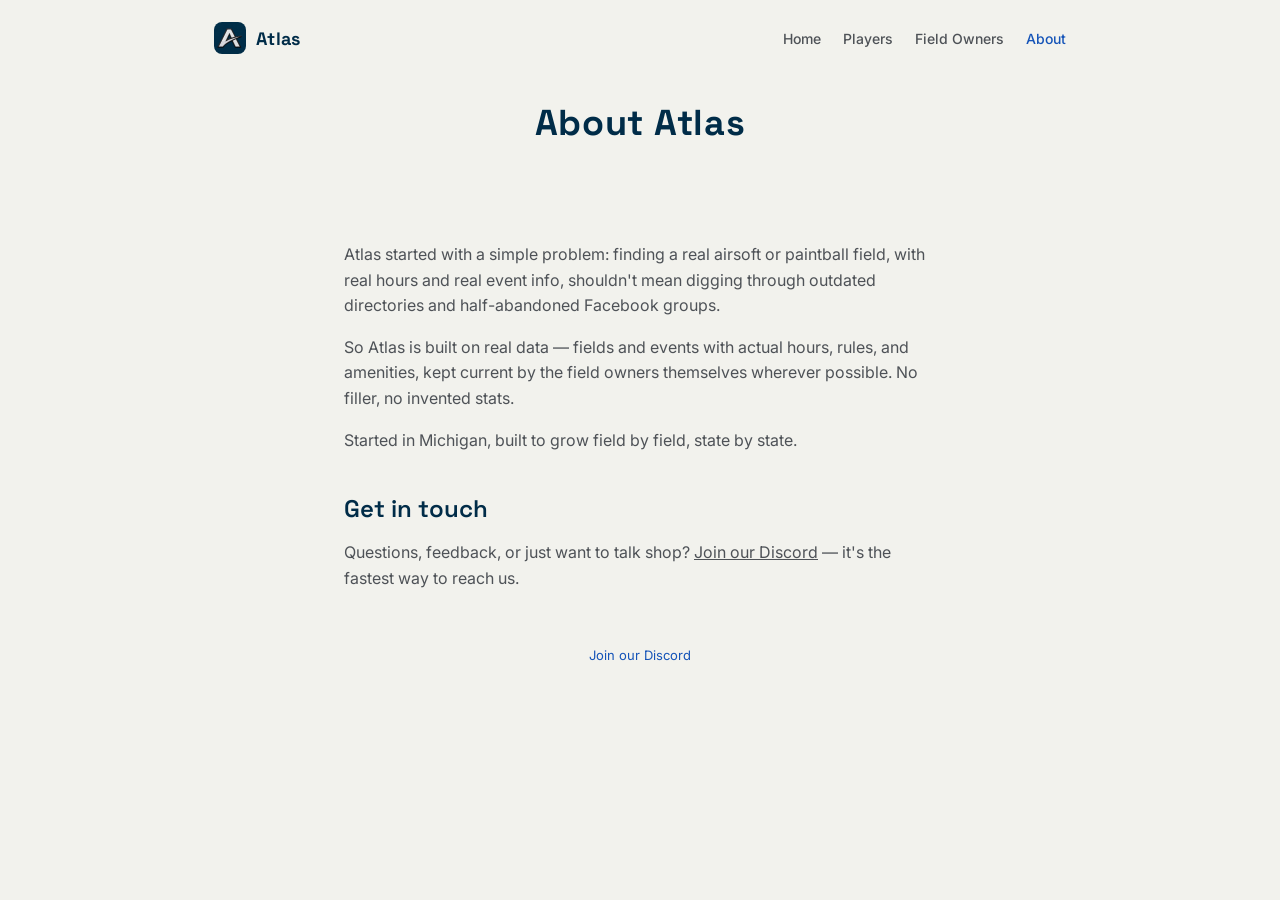
==== about.html @ 8d7fbd9f "Add files via upload" ====
<!doctype html>
<html lang="en">
  <head>
    <meta charset="UTF-8" />
    <meta name="viewport" content="width=device-width, initial-scale=1.0" />
    <meta name="theme-color" content="#F2F2ED" />
    <title>About Atlas — Built for the Airsoft & Paintball Community</title>
    <meta name="description" content="Atlas is real, current airsoft and paintball field and event data — built by players, for players and field owners. Starting in Michigan, growing field by field." />
    <link rel="canonical" href="https://airsoftatlas.app/about.html" />
    <meta property="og:type" content="website" />
    <meta property="og:title" content="About Atlas — Built for the Airsoft & Paintball Community" />
    <meta property="og:description" content="Real airsoft and paintball field and event data, built by players — for players and field owners." />
    <meta property="og:url" content="https://airsoftatlas.app/about.html" />
    <meta property="og:image" content="https://airsoftatlas.app/logo.jpg" />
    <meta name="twitter:card" content="summary" />
    <meta name="twitter:title" content="About Atlas — Built for the Airsoft & Paintball Community" />
    <meta name="twitter:image" content="https://airsoftatlas.app/logo.jpg" />
    <link rel="icon" type="image/jpeg" href="logo.jpg" />
    <link rel="stylesheet" href="styles.css?v=2" />
  </head>
  <body>
    <nav class="nav">
      <a class="nav-brand" href="index.html">
        <img src="logo.jpg" alt="Atlas" />
        <span>Atlas</span>
      </a>
      <button class="nav-toggle" aria-label="Menu">
        <svg width="22" height="22" viewBox="0 0 22 22" fill="none">
          <path d="M3 6h16M3 11h16M3 16h16" stroke="#002C48" stroke-width="1.8" stroke-linecap="round"/>
        </svg>
      </button>
      <div class="nav-links">
        <a href="index.html">Home</a>
        <a href="players.html">Players</a>
        <a href="owners.html">Field Owners</a>
        <a href="about.html" class="active">About</a>
      </div>
    </nav>

    <div class="wrap center">
      <h1>About Atlas</h1>
    </div>

    <div class="wrap">
      <p>Atlas started with a simple problem: finding a real airsoft or paintball field, with real hours and real event info, shouldn't mean digging through outdated directories and half-abandoned Facebook groups.</p>
      <p>So Atlas is built on real data — fields and events with actual hours, rules, and amenities, kept current by the field owners themselves wherever possible. No filler, no invented stats.</p>
      <p>Started in Michigan, built to grow field by field, state by state.</p>

      <h2>Get in touch</h2>
      <p>Questions, feedback, or just want to talk shop? <a href="https://discord.gg/hR8EntGsq">Join our Discord</a> — it's the fastest way to reach us.</p>

      <footer>
        <a href="https://discord.gg/hR8EntGsq">Join our Discord</a>
      </footer>
    </div>
      <script src="nav.js"></script>
  </body>
</html>
---- styles.css ----
@import url('https://fonts.googleapis.com/css2?family=Space+Grotesk:wght@500;600;700&family=Inter:wght@400;500;600&display=swap');

* { box-sizing: border-box; }

body {
  margin: 0;
  background: #F2F2ED;
  color: #002C48;
  font-family: 'Inter', sans-serif;
}

a { color: inherit; }

/* ---------- Nav ---------- */
.nav {
  display: flex;
  align-items: center;
  justify-content: space-between;
  max-width: 900px;
  margin: 0 auto;
  padding: 22px 24px;
}
.nav-brand {
  display: flex;
  align-items: center;
  gap: 10px;
  text-decoration: none;
  color: #002C48;
}
.nav-brand img {
  width: 32px;
  height: 32px;
  border-radius: 8px;
  object-fit: cover;
}
.nav-brand span {
  font-family: 'Space Grotesk', sans-serif;
  font-weight: 700;
  font-size: 18px;
  letter-spacing: 0.02em;
}
.nav-links {
  display: flex;
  gap: 22px;
  font-size: 14px;
  font-weight: 500;
}
.nav-links a {
  text-decoration: none;
  color: #4E5257;
}
.nav-links a:hover,
.nav-links a.active {
  color: #1554B8;
}
.nav-toggle {
  display: none;
  background: none;
  border: none;
  padding: 6px;
  cursor: pointer;
}
.nav-toggle svg { display: block; }

@media (max-width: 640px) {
  .nav { position: relative; }
  .nav-toggle { display: block; }
  .nav-links {
    display: none;
    position: absolute;
    top: 100%;
    left: 0;
    right: 0;
    flex-direction: column;
    gap: 4px;
    background: #FFFFFF;
    border-bottom: 1px solid #D2D2CB;
    padding: 12px 24px 16px;
    z-index: 100;
  }
  .nav-links.open {
    display: flex;
  }
  .nav-links a {
    padding: 10px 0;
  }
}

/* ---------- Page shell ---------- */
.wrap {
  max-width: 640px;
  margin: 0 auto;
  padding: 24px 24px 48px;
}
.wrap.wide {
  max-width: 760px;
}
.center {
  text-align: center;
}

/* ---------- Hero ---------- */
.logo {
  width: 88px;
  height: 88px;
  border-radius: 18px;
  object-fit: cover;
  margin-bottom: 20px;
}
h1 {
  font-family: 'Space Grotesk', sans-serif;
  font-size: 36px;
  font-weight: 700;
  letter-spacing: 0.02em;
  margin: 0 0 8px;
}
h2 {
  font-family: 'Space Grotesk', sans-serif;
  font-size: 24px;
  font-weight: 600;
  margin: 40px 0 6px;
}
.tagline {
  font-size: 16px;
  color: #4E5257;
  margin: 0 0 40px;
  line-height: 1.5;
}
p {
  line-height: 1.6;
  color: #4E5257;
}

/* ---------- Cards ---------- */
.cards {
  display: flex;
  flex-direction: column;
  gap: 14px;
  text-align: left;
}
.card {
  display: block;
  background: #FFFFFF;
  border: 1px solid #D2D2CB;
  border-radius: 10px;
  padding: 20px 22px;
  text-decoration: none;
  color: inherit;
  transition: border-color 0.15s ease;
}
.card:hover {
  border-color: #1554B8;
}
.card-label {
  font-family: 'Space Grotesk', sans-serif;
  font-size: 12px;
  font-weight: 600;
  letter-spacing: 0.06em;
  text-transform: uppercase;
  color: #686C72;
  margin-bottom: 4px;
}
.card-title {
  font-family: 'Space Grotesk', sans-serif;
  font-size: 20px;
  font-weight: 600;
  margin-bottom: 4px;
}
.card-desc {
  font-size: 14px;
  color: #4E5257;
  line-height: 1.5;
}
.card-arrow {
  color: #1554B8;
  font-weight: 600;
  font-size: 14px;
  margin-top: 10px;
  display: block;
}

/* ---------- Feature list ---------- */
.feature {
  display: flex;
  gap: 14px;
  padding: 16px 0;
  border-bottom: 1px solid #D2D2CB;
  text-align: left;
}
.feature:last-child { border-bottom: none; }
.feature-dot {
  width: 8px;
  height: 8px;
  border-radius: 999px;
  background: #1554B8;
  margin-top: 8px;
  flex-shrink: 0;
}
.feature-title {
  font-family: 'Space Grotesk', sans-serif;
  font-weight: 600;
  font-size: 15px;
  margin-bottom: 3px;
}
.feature-desc {
  font-size: 14px;
  color: #4E5257;
  line-height: 1.5;
}

/* ---------- CTA button ---------- */
.cta {
  display: inline-block;
  background: #002C48;
  color: #FFFFFF;
  font-family: 'Space Grotesk', sans-serif;
  font-weight: 600;
  font-size: 14px;
  text-decoration: none;
  padding: 13px 26px;
  border-radius: 6px;
  margin-top: 24px;
}

footer {
  margin-top: 56px;
  font-size: 13px;
  color: #686C72;
  text-align: center;
}
footer a {
  color: #1554B8;
  text-decoration: none;
}
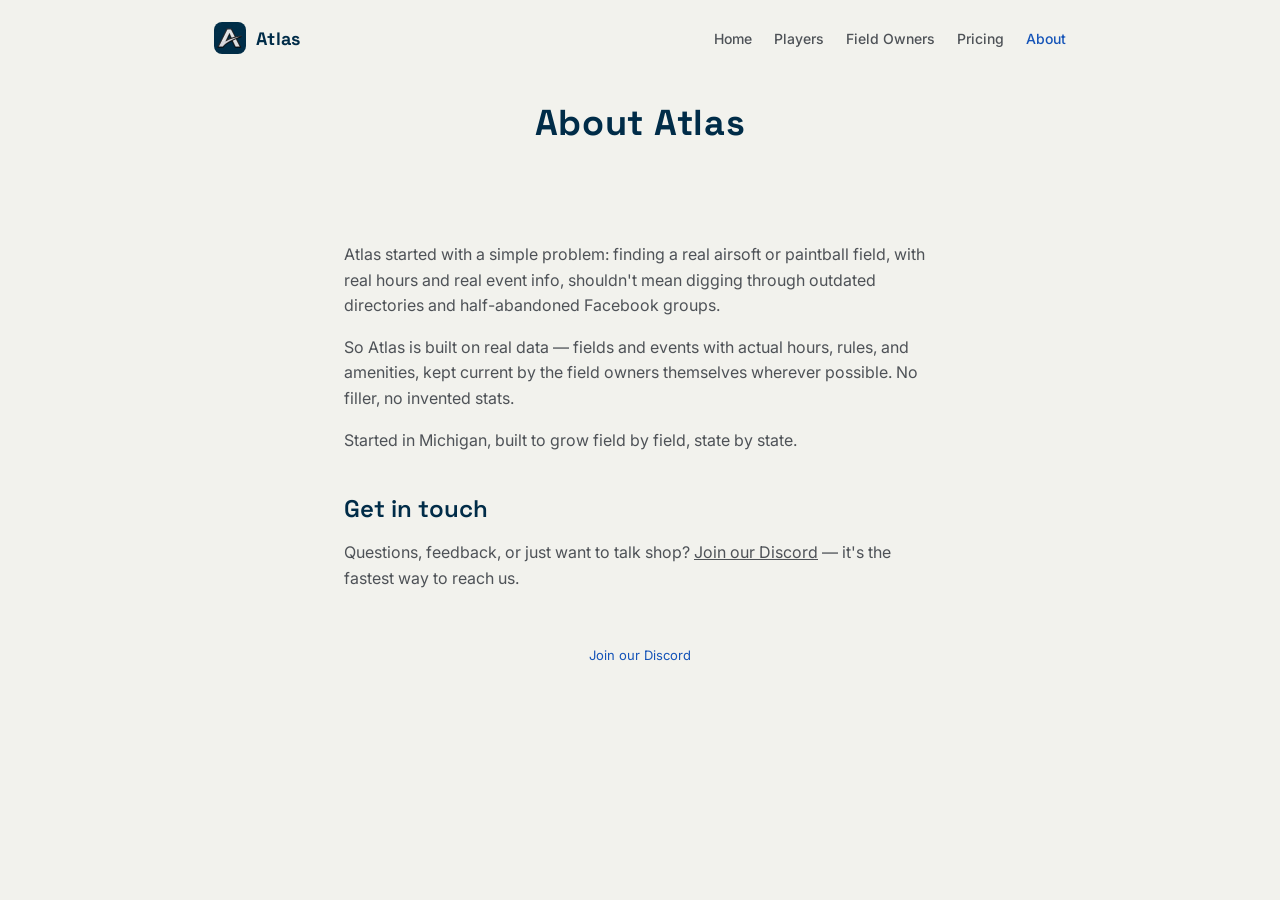
==== commit 921ab36c: "Add files via upload" ====
--- a/about.html
+++ b/about.html
@@ -33,6 +33,7 @@
         <a href="index.html">Home</a>
         <a href="players.html">Players</a>
         <a href="owners.html">Field Owners</a>
+        <a href="pricing.html">Pricing</a>
         <a href="about.html" class="active">About</a>
       </div>
     </nav>
--- a/styles.css
+++ b/styles.css
@@ -232,3 +232,179 @@
   color: #1554B8;
   text-decoration: none;
 }
+
+/* ---------- Pricing ---------- */
+.billing-toggle {
+  display: inline-flex;
+  align-items: center;
+  gap: 12px;
+  background: #FFFFFF;
+  border: 1px solid #D2D2CB;
+  border-radius: 999px;
+  padding: 6px 8px;
+  margin: 0 0 8px;
+}
+.billing-toggle button {
+  font-family: 'Space Grotesk', sans-serif;
+  font-size: 13px;
+  font-weight: 600;
+  border: none;
+  background: transparent;
+  color: #686C72;
+  padding: 8px 16px;
+  border-radius: 999px;
+  cursor: pointer;
+}
+.billing-toggle button.active {
+  background: #002C48;
+  color: #FFFFFF;
+}
+.savings-note {
+  font-size: 12px;
+  color: #0F7A52;
+  font-weight: 600;
+  margin: 0 0 32px;
+  min-height: 16px;
+}
+
+.tier-grid {
+  display: flex;
+  flex-direction: column;
+  gap: 16px;
+  text-align: left;
+}
+.tier-card {
+  position: relative;
+  background: #FFFFFF;
+  border: 1px solid #D2D2CB;
+  border-radius: 10px;
+  padding: 24px 22px;
+}
+.tier-card.featured {
+  border: 2px solid #1554B8;
+}
+.tier-badge {
+  position: absolute;
+  top: -12px;
+  left: 22px;
+  background: #1554B8;
+  color: #FFFFFF;
+  font-family: 'Space Grotesk', sans-serif;
+  font-size: 11px;
+  font-weight: 600;
+  letter-spacing: 0.04em;
+  text-transform: uppercase;
+  padding: 4px 10px;
+  border-radius: 999px;
+}
+.tier-name {
+  font-family: 'Space Grotesk', sans-serif;
+  font-size: 20px;
+  font-weight: 700;
+  margin-bottom: 4px;
+}
+.tier-desc {
+  font-size: 13px;
+  color: #4E5257;
+  margin-bottom: 16px;
+}
+.tier-price {
+  display: flex;
+  align-items: baseline;
+  gap: 6px;
+  margin-bottom: 2px;
+}
+.tier-price .amount {
+  font-family: 'Space Grotesk', sans-serif;
+  font-size: 34px;
+  font-weight: 700;
+  color: #002C48;
+}
+.tier-price .period {
+  font-size: 14px;
+  color: #686C72;
+}
+.tier-billed-note {
+  font-size: 12px;
+  color: #686C72;
+  margin-bottom: 18px;
+  min-height: 16px;
+}
+.tier-features {
+  list-style: none;
+  padding: 0;
+  margin: 0 0 20px;
+}
+.tier-features li {
+  display: flex;
+  align-items: flex-start;
+  gap: 8px;
+  font-size: 13px;
+  color: #4E5257;
+  padding: 6px 0;
+  border-bottom: 1px solid #E7E7E1;
+}
+.tier-features li:last-child {
+  border-bottom: none;
+}
+.tier-features li::before {
+  content: "✓";
+  color: #0F7A52;
+  font-weight: 700;
+  flex-shrink: 0;
+}
+.tier-cta {
+  display: block;
+  width: 100%;
+  text-align: center;
+  background: #002C48;
+  color: #FFFFFF;
+  font-family: 'Space Grotesk', sans-serif;
+  font-weight: 600;
+  font-size: 14px;
+  text-decoration: none;
+  padding: 12px;
+  border-radius: 6px;
+  box-sizing: border-box;
+}
+.tier-card.featured .tier-cta {
+  background: #1554B8;
+}
+
+.fee-note {
+  background: #FFFFFF;
+  border: 1px solid #D2D2CB;
+  border-radius: 10px;
+  padding: 18px 20px;
+  margin-top: 8px;
+  font-size: 13px;
+  color: #4E5257;
+  line-height: 1.6;
+}
+
+.faq-item {
+  padding: 16px 0;
+  border-bottom: 1px solid #D2D2CB;
+  text-align: left;
+}
+.faq-item:last-child { border-bottom: none; }
+.faq-q {
+  font-family: 'Space Grotesk', sans-serif;
+  font-weight: 600;
+  font-size: 14px;
+  margin-bottom: 4px;
+}
+.faq-a {
+  font-size: 13px;
+  color: #4E5257;
+  line-height: 1.6;
+}
+
+@media (min-width: 720px) {
+  .tier-grid {
+    flex-direction: row;
+  }
+  .tier-card {
+    flex: 1;
+  }
+}
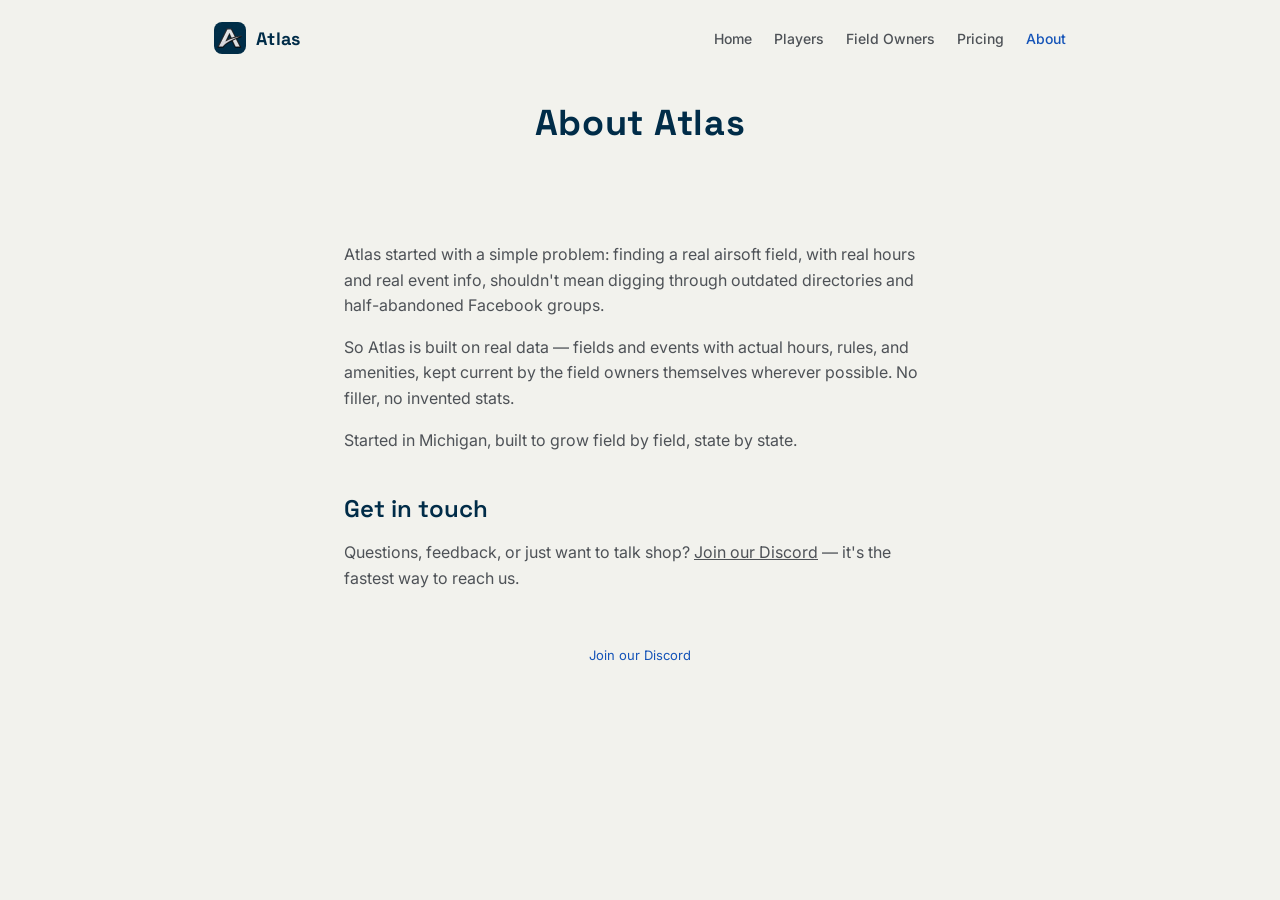
==== commit 19e8718e: "Add files via upload" ====
--- a/about.html
+++ b/about.html
@@ -4,16 +4,16 @@
     <meta charset="UTF-8" />
     <meta name="viewport" content="width=device-width, initial-scale=1.0" />
     <meta name="theme-color" content="#F2F2ED" />
-    <title>About Atlas — Built for the Airsoft & Paintball Community</title>
-    <meta name="description" content="Atlas is real, current airsoft and paintball field and event data — built by players, for players and field owners. Starting in Michigan, growing field by field." />
+    <title>About Atlas — Built for the Airsoft Community</title>
+    <meta name="description" content="Atlas is real, current airsoft field and event data — built by players, for players and field owners. Starting in Michigan, growing field by field." />
     <link rel="canonical" href="https://airsoftatlas.app/about.html" />
     <meta property="og:type" content="website" />
-    <meta property="og:title" content="About Atlas — Built for the Airsoft & Paintball Community" />
-    <meta property="og:description" content="Real airsoft and paintball field and event data, built by players — for players and field owners." />
+    <meta property="og:title" content="About Atlas — Built for the Airsoft Community" />
+    <meta property="og:description" content="Real airsoft field and event data, built by players — for players and field owners." />
     <meta property="og:url" content="https://airsoftatlas.app/about.html" />
     <meta property="og:image" content="https://airsoftatlas.app/logo.jpg" />
     <meta name="twitter:card" content="summary" />
-    <meta name="twitter:title" content="About Atlas — Built for the Airsoft & Paintball Community" />
+    <meta name="twitter:title" content="About Atlas — Built for the Airsoft Community" />
     <meta name="twitter:image" content="https://airsoftatlas.app/logo.jpg" />
     <link rel="icon" type="image/jpeg" href="logo.jpg" />
     <link rel="stylesheet" href="styles.css?v=2" />
@@ -43,7 +43,7 @@
     </div>
 
     <div class="wrap">
-      <p>Atlas started with a simple problem: finding a real airsoft or paintball field, with real hours and real event info, shouldn't mean digging through outdated directories and half-abandoned Facebook groups.</p>
+      <p>Atlas started with a simple problem: finding a real airsoft field, with real hours and real event info, shouldn't mean digging through outdated directories and half-abandoned Facebook groups.</p>
       <p>So Atlas is built on real data — fields and events with actual hours, rules, and amenities, kept current by the field owners themselves wherever possible. No filler, no invented stats.</p>
       <p>Started in Michigan, built to grow field by field, state by state.</p>
 
--- a/styles.css
+++ b/styles.css
@@ -93,7 +93,7 @@
   padding: 24px 24px 48px;
 }
 .wrap.wide {
-  max-width: 760px;
+  max-width: 960px;
 }
 .center {
   text-align: center;
@@ -400,11 +400,17 @@
   line-height: 1.6;
 }
 
-@media (min-width: 720px) {
+@media (min-width: 640px) {
   .tier-grid {
     flex-direction: row;
+    align-items: stretch;
   }
   .tier-card {
     flex: 1;
-  }
-}
+    display: flex;
+    flex-direction: column;
+  }
+  .tier-card .tier-cta {
+    margin-top: auto;
+  }
+}
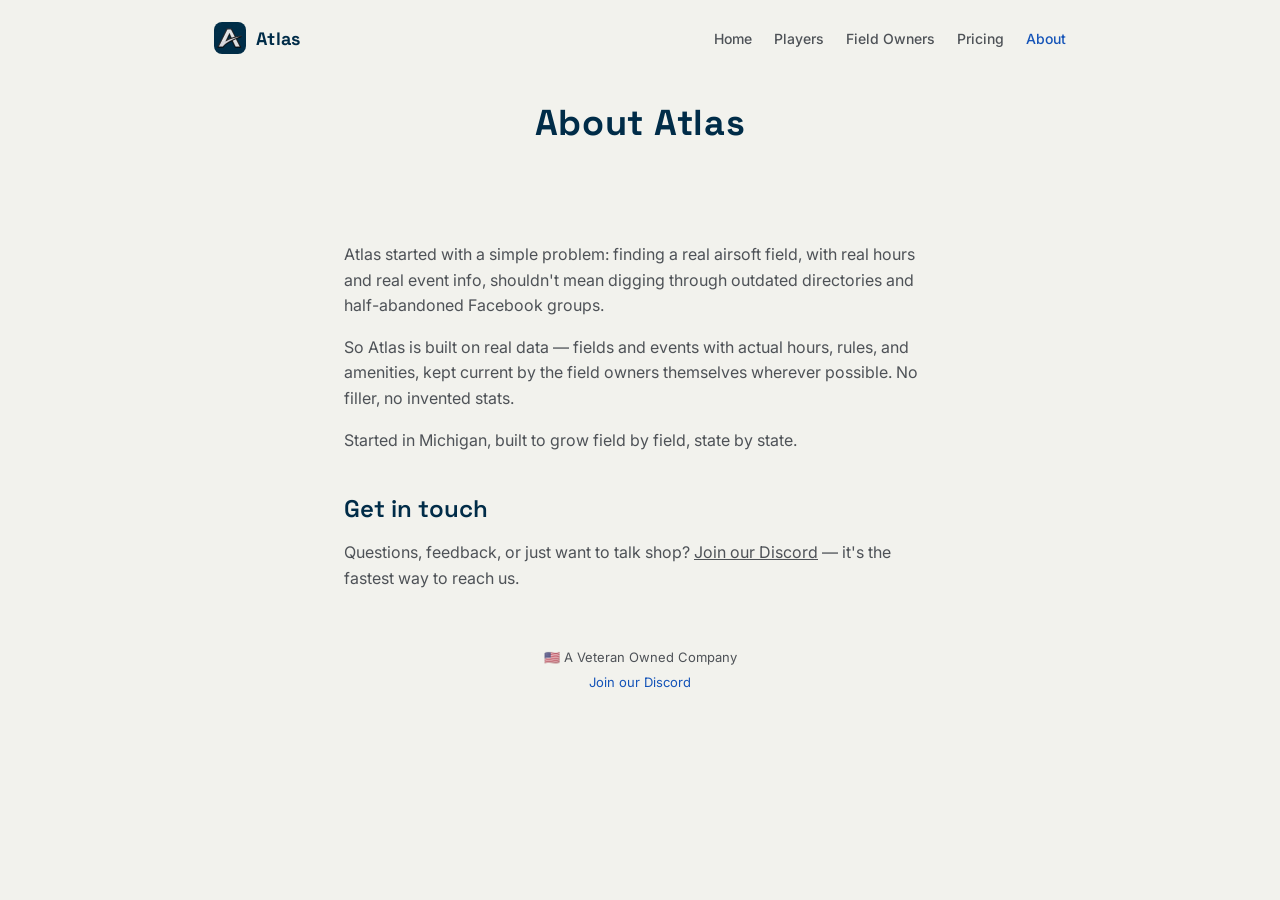
==== commit 6cc0860e: "Add Veteran Owned Company line to site footer" ====
--- a/about.html
+++ b/about.html
@@ -51,7 +51,8 @@
       <p>Questions, feedback, or just want to talk shop? <a href="https://discord.gg/hR8EntGsq">Join our Discord</a> — it's the fastest way to reach us.</p>
 
       <footer>
-        <a href="https://discord.gg/hR8EntGsq">Join our Discord</a>
+        <p>🇺🇸 A Veteran Owned Company</p>
+        <p><a href="https://discord.gg/hR8EntGsq">Join our Discord</a></p>
       </footer>
     </div>
       <script src="nav.js"></script>
--- a/styles.css
+++ b/styles.css
@@ -141,15 +141,16 @@
 .card {
   display: block;
   background: #FFFFFF;
-  border: 1px solid #D2D2CB;
-  border-radius: 10px;
+  border-radius: 16px;
   padding: 20px 22px;
   text-decoration: none;
   color: inherit;
-  transition: border-color 0.15s ease;
+  box-shadow: 0 1px 2px rgba(0,44,72,0.05), 0 8px 20px -8px rgba(0,44,72,0.16);
+  transition: box-shadow 0.15s ease, transform 0.15s ease;
 }
 .card:hover {
-  border-color: #1554B8;
+  box-shadow: 0 1px 2px rgba(0,44,72,0.06), 0 12px 26px -8px rgba(0,44,72,0.24);
+  transform: translateY(-1px);
 }
 .card-label {
   font-family: 'Space Grotesk', sans-serif;
@@ -217,9 +218,10 @@
   font-weight: 600;
   font-size: 14px;
   text-decoration: none;
-  padding: 13px 26px;
-  border-radius: 6px;
+  padding: 14px 28px;
+  border-radius: 999px;
   margin-top: 24px;
+  box-shadow: 0 8px 20px -6px rgba(0,44,72,0.4);
 }
 
 footer {
@@ -231,6 +233,12 @@
 footer a {
   color: #1554B8;
   text-decoration: none;
+}
+footer p {
+  margin: 0 0 4px;
+}
+footer p:last-child {
+  margin-bottom: 0;
 }
 
 /* ---------- Pricing ---------- */
@@ -238,8 +246,7 @@
   display: inline-flex;
   align-items: center;
   gap: 12px;
-  background: #FFFFFF;
-  border: 1px solid #D2D2CB;
+  background: #E7E7E1;
   border-radius: 999px;
   padding: 6px 8px;
   margin: 0 0 8px;
@@ -258,6 +265,7 @@
 .billing-toggle button.active {
   background: #002C48;
   color: #FFFFFF;
+  box-shadow: 0 1px 3px rgba(0,44,72,0.25);
 }
 .savings-note {
   font-size: 12px;
@@ -276,12 +284,14 @@
 .tier-card {
   position: relative;
   background: #FFFFFF;
-  border: 1px solid #D2D2CB;
-  border-radius: 10px;
+  border-radius: 18px;
   padding: 24px 22px;
+  box-shadow: 0 1px 2px rgba(0,44,72,0.05), 0 10px 24px -10px rgba(0,44,72,0.18);
 }
 .tier-card.featured {
-  border: 2px solid #1554B8;
+  outline: 2px solid #1554B8;
+  outline-offset: -1px;
+  box-shadow: 0 1px 2px rgba(0,44,72,0.06), 0 14px 30px -10px rgba(21,84,184,0.28);
 }
 .tier-badge {
   position: absolute;
@@ -363,9 +373,10 @@
   font-weight: 600;
   font-size: 14px;
   text-decoration: none;
-  padding: 12px;
-  border-radius: 6px;
+  padding: 13px;
+  border-radius: 999px;
   box-sizing: border-box;
+  box-shadow: 0 6px 16px -4px rgba(0,44,72,0.35);
 }
 .tier-card.featured .tier-cta {
   background: #1554B8;
@@ -373,13 +384,13 @@
 
 .fee-note {
   background: #FFFFFF;
-  border: 1px solid #D2D2CB;
-  border-radius: 10px;
+  border-radius: 16px;
   padding: 18px 20px;
   margin-top: 8px;
   font-size: 13px;
   color: #4E5257;
   line-height: 1.6;
+  box-shadow: 0 1px 2px rgba(0,44,72,0.05), 0 8px 20px -8px rgba(0,44,72,0.16);
 }
 
 .faq-item {
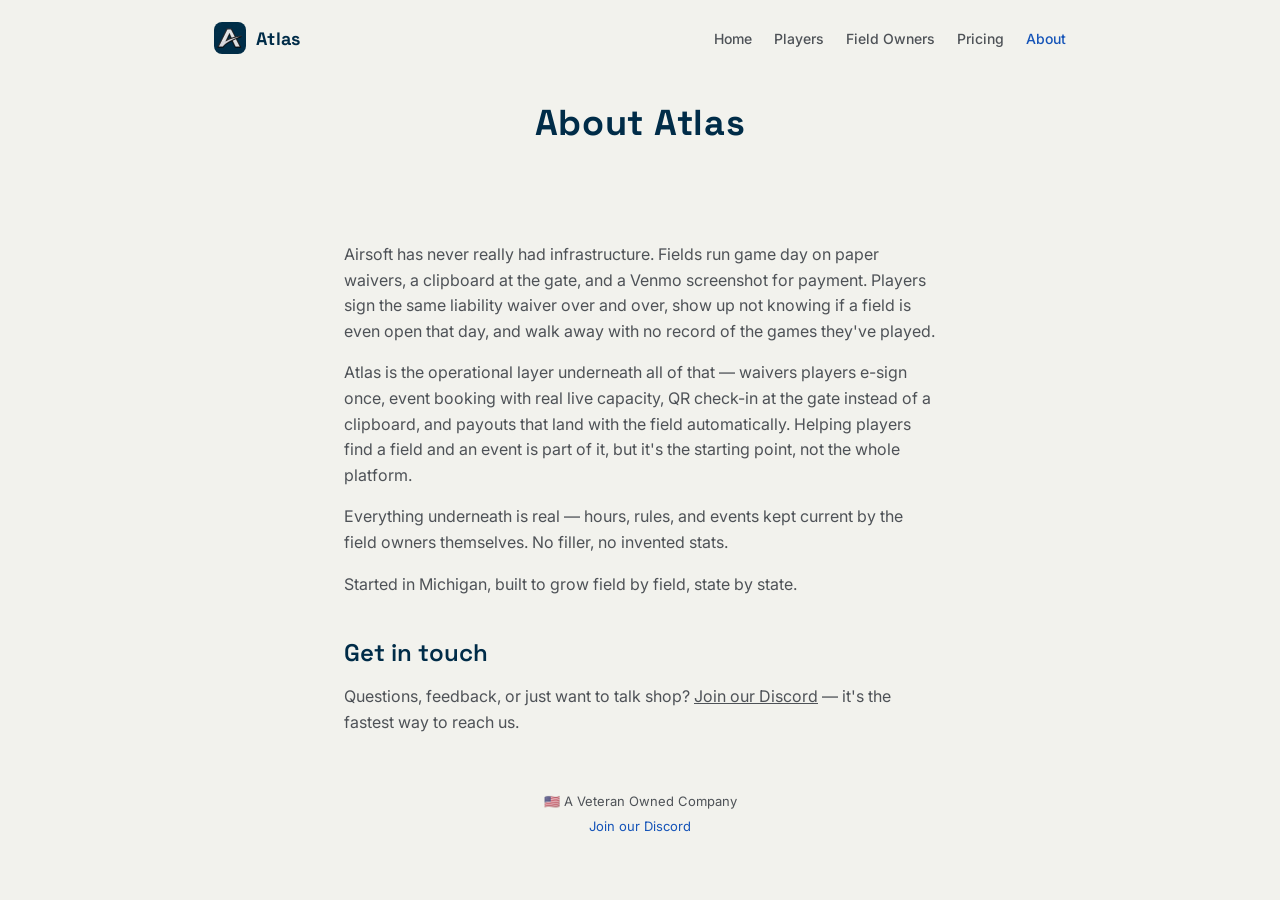
==== commit 9c53ba96: "Update about.html" ====
--- a/about.html
+++ b/about.html
@@ -4,16 +4,16 @@
     <meta charset="UTF-8" />
     <meta name="viewport" content="width=device-width, initial-scale=1.0" />
     <meta name="theme-color" content="#F2F2ED" />
-    <title>About Atlas — Built for the Airsoft Community</title>
-    <meta name="description" content="Atlas is real, current airsoft field and event data — built by players, for players and field owners. Starting in Michigan, growing field by field." />
+    <title>About Atlas — Real Infrastructure for Airsoft Fields and Players</title>
+    <meta name="description" content="Atlas is the operational platform behind airsoft game day — waivers, booking, check-in, and payouts — built by players, for players and field owners. Starting in Michigan, growing field by field." />
     <link rel="canonical" href="https://airsoftatlas.app/about.html" />
     <meta property="og:type" content="website" />
-    <meta property="og:title" content="About Atlas — Built for the Airsoft Community" />
-    <meta property="og:description" content="Real airsoft field and event data, built by players — for players and field owners." />
+    <meta property="og:title" content="About Atlas — Real Infrastructure for Airsoft Fields and Players" />
+    <meta property="og:description" content="Waivers, booking, check-in, and payouts — the operational platform behind airsoft game day, built by players." />
     <meta property="og:url" content="https://airsoftatlas.app/about.html" />
     <meta property="og:image" content="https://airsoftatlas.app/logo.jpg" />
     <meta name="twitter:card" content="summary" />
-    <meta name="twitter:title" content="About Atlas — Built for the Airsoft Community" />
+    <meta name="twitter:title" content="About Atlas — Real Infrastructure for Airsoft Fields and Players" />
     <meta name="twitter:image" content="https://airsoftatlas.app/logo.jpg" />
     <link rel="icon" type="image/jpeg" href="logo.jpg" />
     <link rel="stylesheet" href="styles.css?v=2" />
@@ -43,8 +43,9 @@
     </div>
 
     <div class="wrap">
-      <p>Atlas started with a simple problem: finding a real airsoft field, with real hours and real event info, shouldn't mean digging through outdated directories and half-abandoned Facebook groups.</p>
-      <p>So Atlas is built on real data — fields and events with actual hours, rules, and amenities, kept current by the field owners themselves wherever possible. No filler, no invented stats.</p>
+      <p>Airsoft has never really had infrastructure. Fields run game day on paper waivers, a clipboard at the gate, and a Venmo screenshot for payment. Players sign the same liability waiver over and over, show up not knowing if a field is even open that day, and walk away with no record of the games they've played.</p>
+      <p>Atlas is the operational layer underneath all of that — waivers players e-sign once, event booking with real live capacity, QR check-in at the gate instead of a clipboard, and payouts that land with the field automatically. Helping players find a field and an event is part of it, but it's the starting point, not the whole platform.</p>
+      <p>Everything underneath is real — hours, rules, and events kept current by the field owners themselves. No filler, no invented stats.</p>
       <p>Started in Michigan, built to grow field by field, state by state.</p>
 
       <h2>Get in touch</h2>
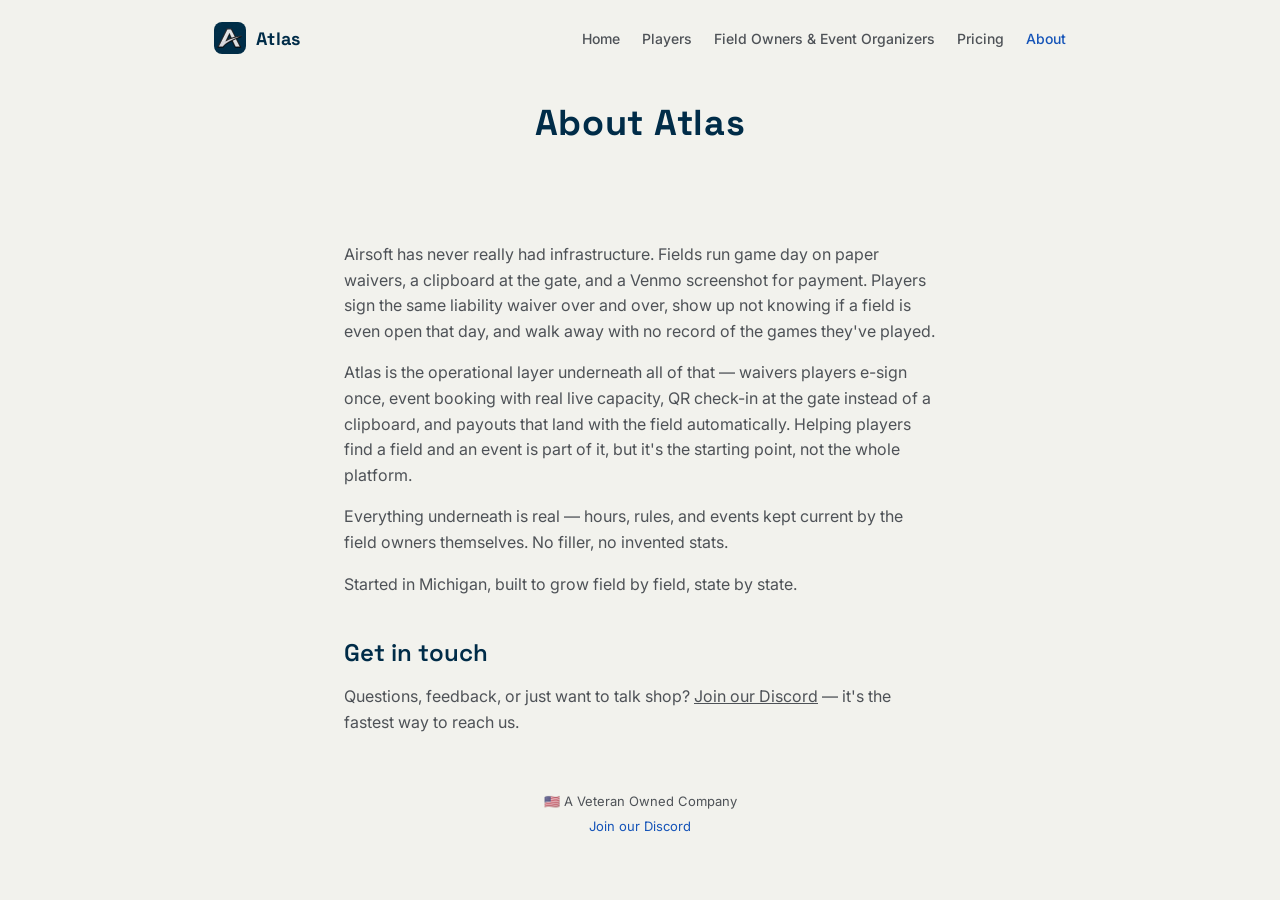
==== commit 60a9cfed: "field owner & organizer text" ====
--- a/about.html
+++ b/about.html
@@ -5,7 +5,7 @@
     <meta name="viewport" content="width=device-width, initial-scale=1.0" />
     <meta name="theme-color" content="#F2F2ED" />
     <title>About Atlas — Real Infrastructure for Airsoft Fields and Players</title>
-    <meta name="description" content="Atlas is the operational platform behind airsoft game day — waivers, booking, check-in, and payouts — built by players, for players and field owners. Starting in Michigan, growing field by field." />
+    <meta name="description" content="Atlas is the operational platform behind airsoft game day — waivers, booking, check-in, and payouts — built by players, for players, field owners and event organizers. Starting in Michigan, growing field by field." />
     <link rel="canonical" href="https://airsoftatlas.app/about.html" />
     <meta property="og:type" content="website" />
     <meta property="og:title" content="About Atlas — Real Infrastructure for Airsoft Fields and Players" />
@@ -32,7 +32,7 @@
       <div class="nav-links">
         <a href="index.html">Home</a>
         <a href="players.html">Players</a>
-        <a href="owners.html">Field Owners</a>
+        <a href="owners.html">Field Owners &amp; Event Organizers</a>
         <a href="pricing.html">Pricing</a>
         <a href="about.html" class="active">About</a>
       </div>
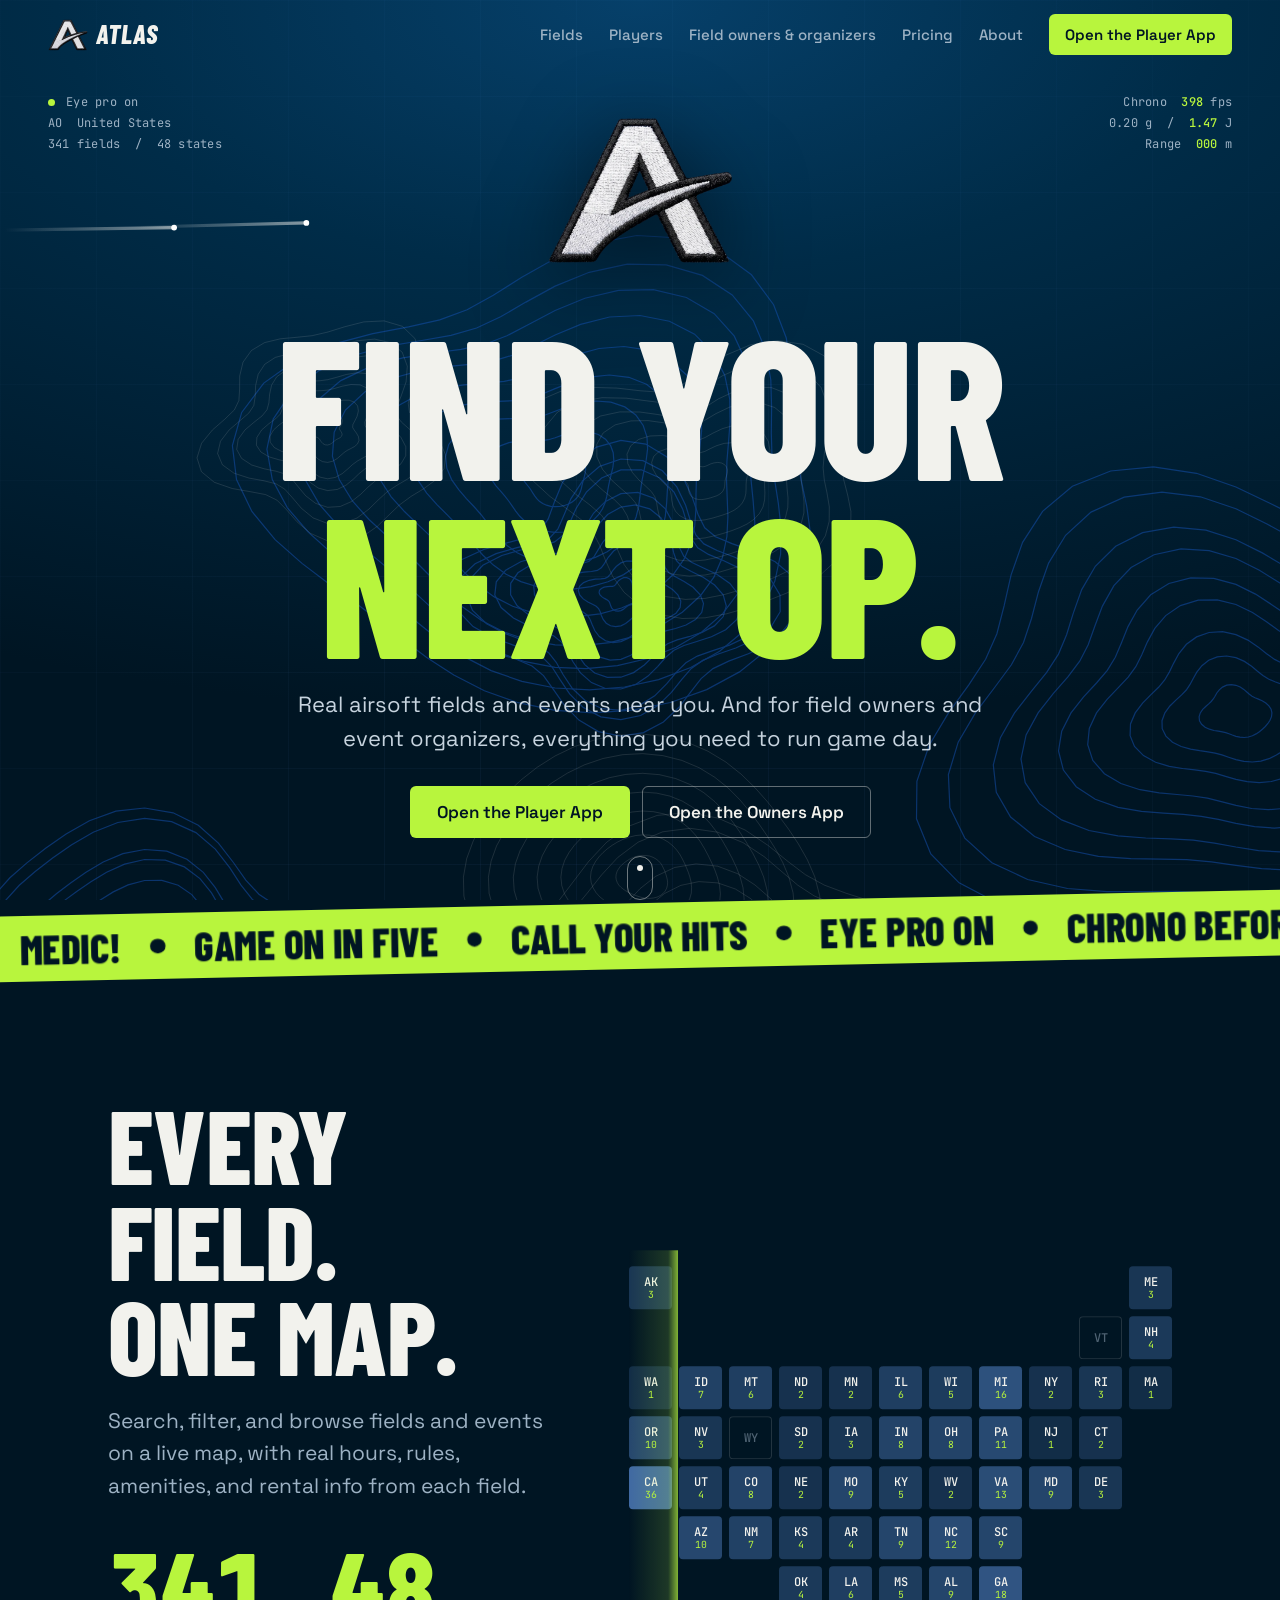
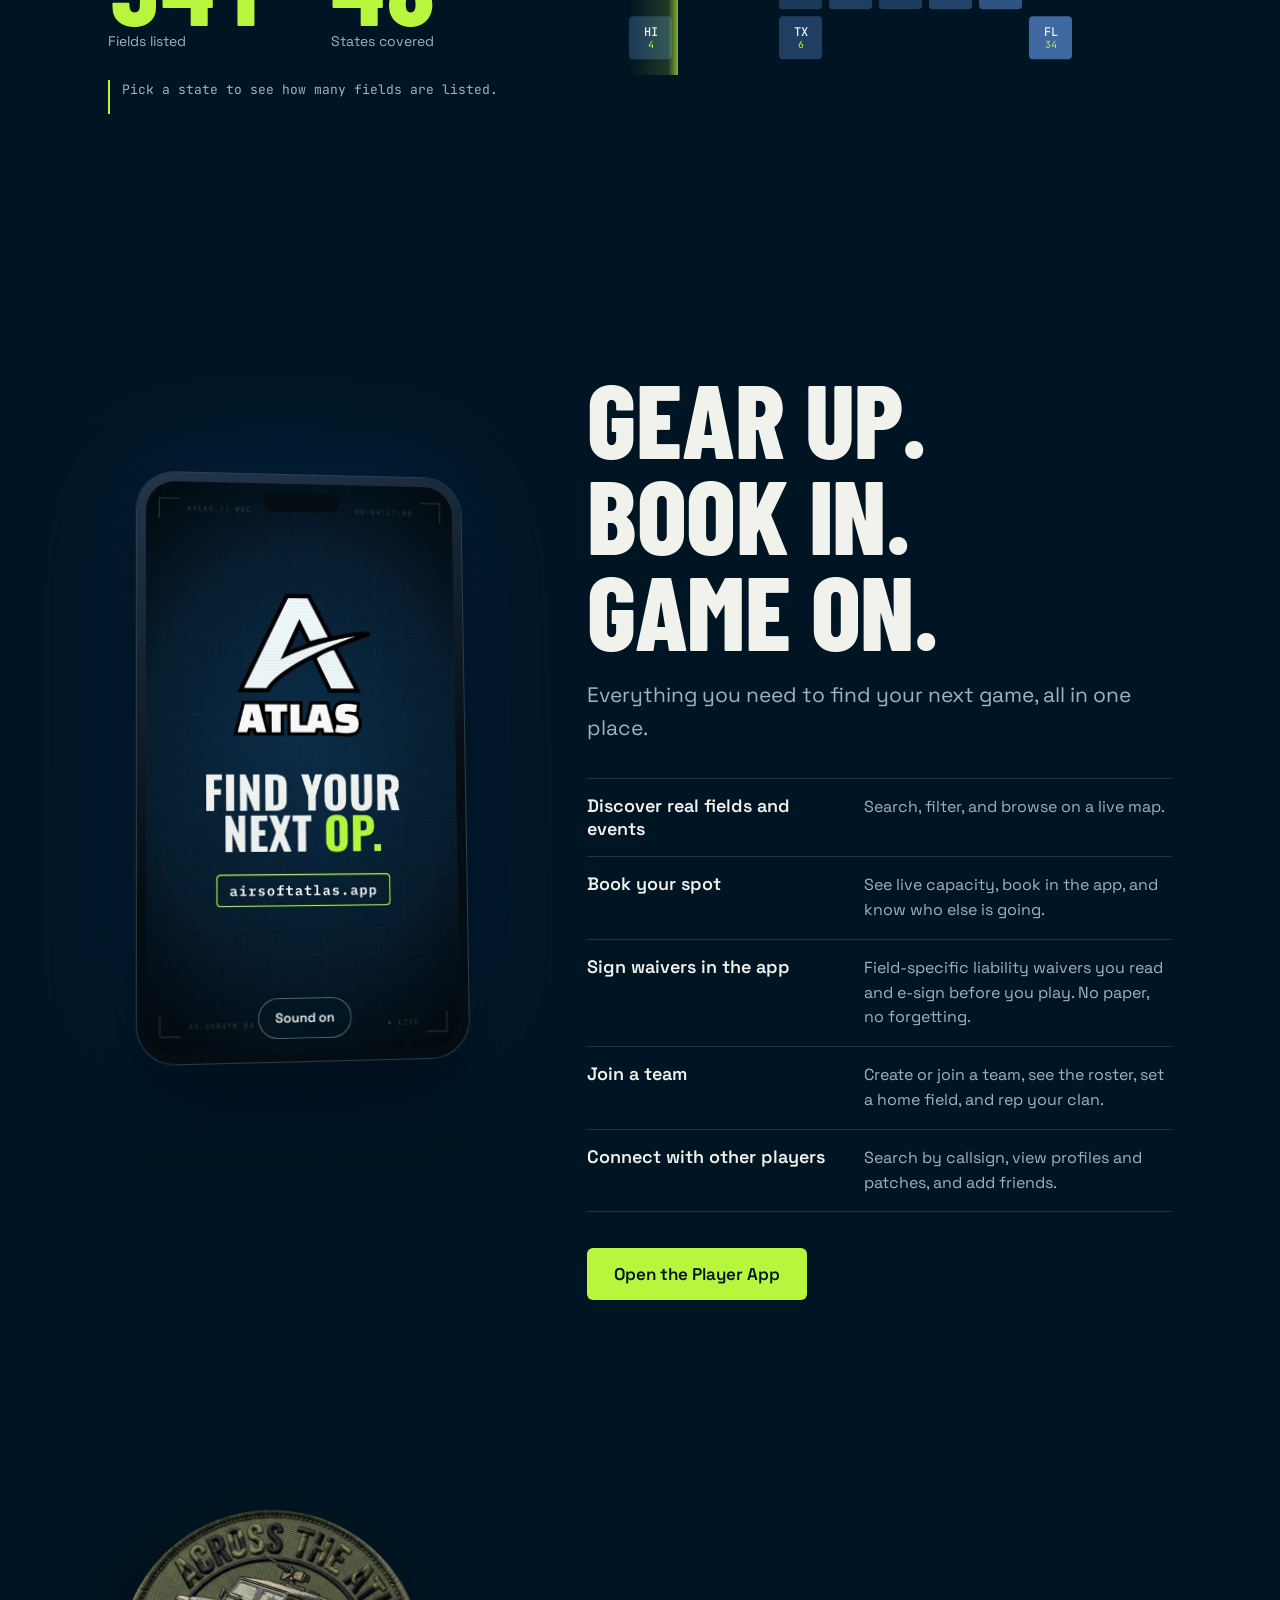
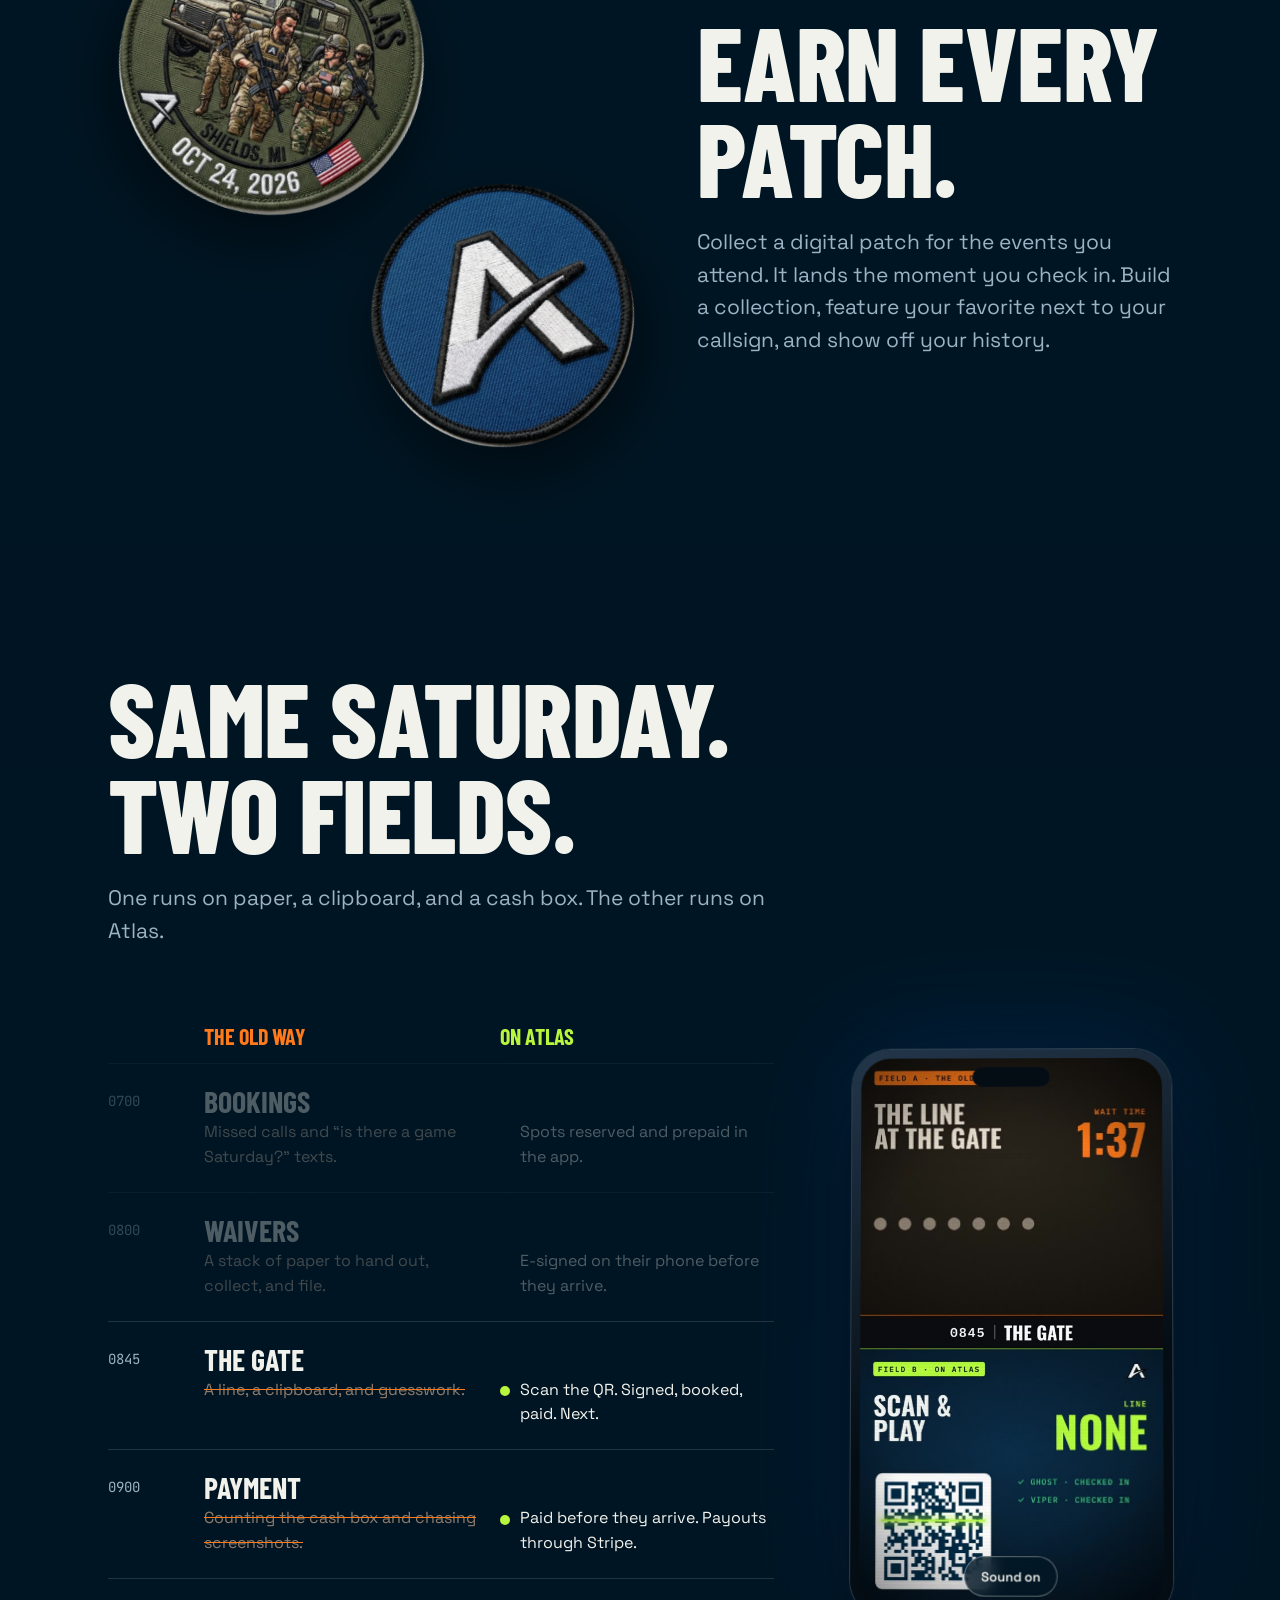
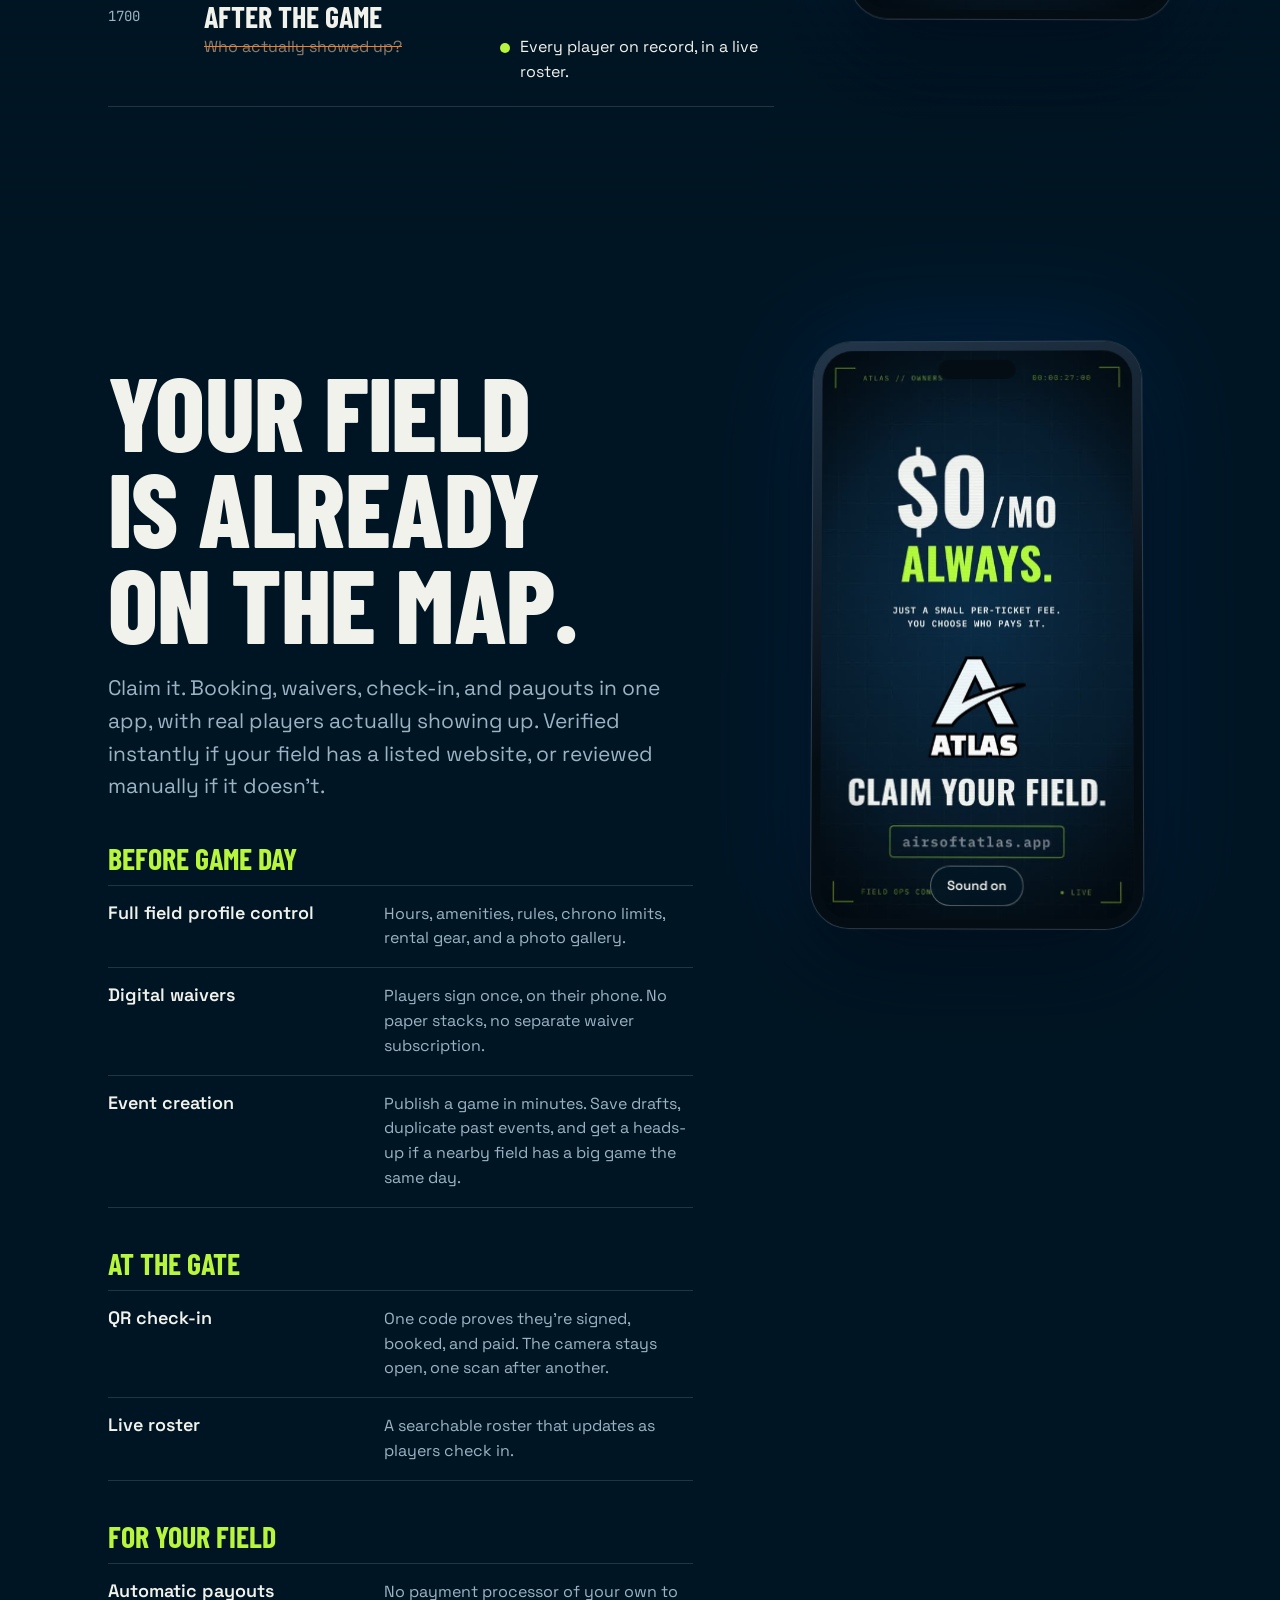
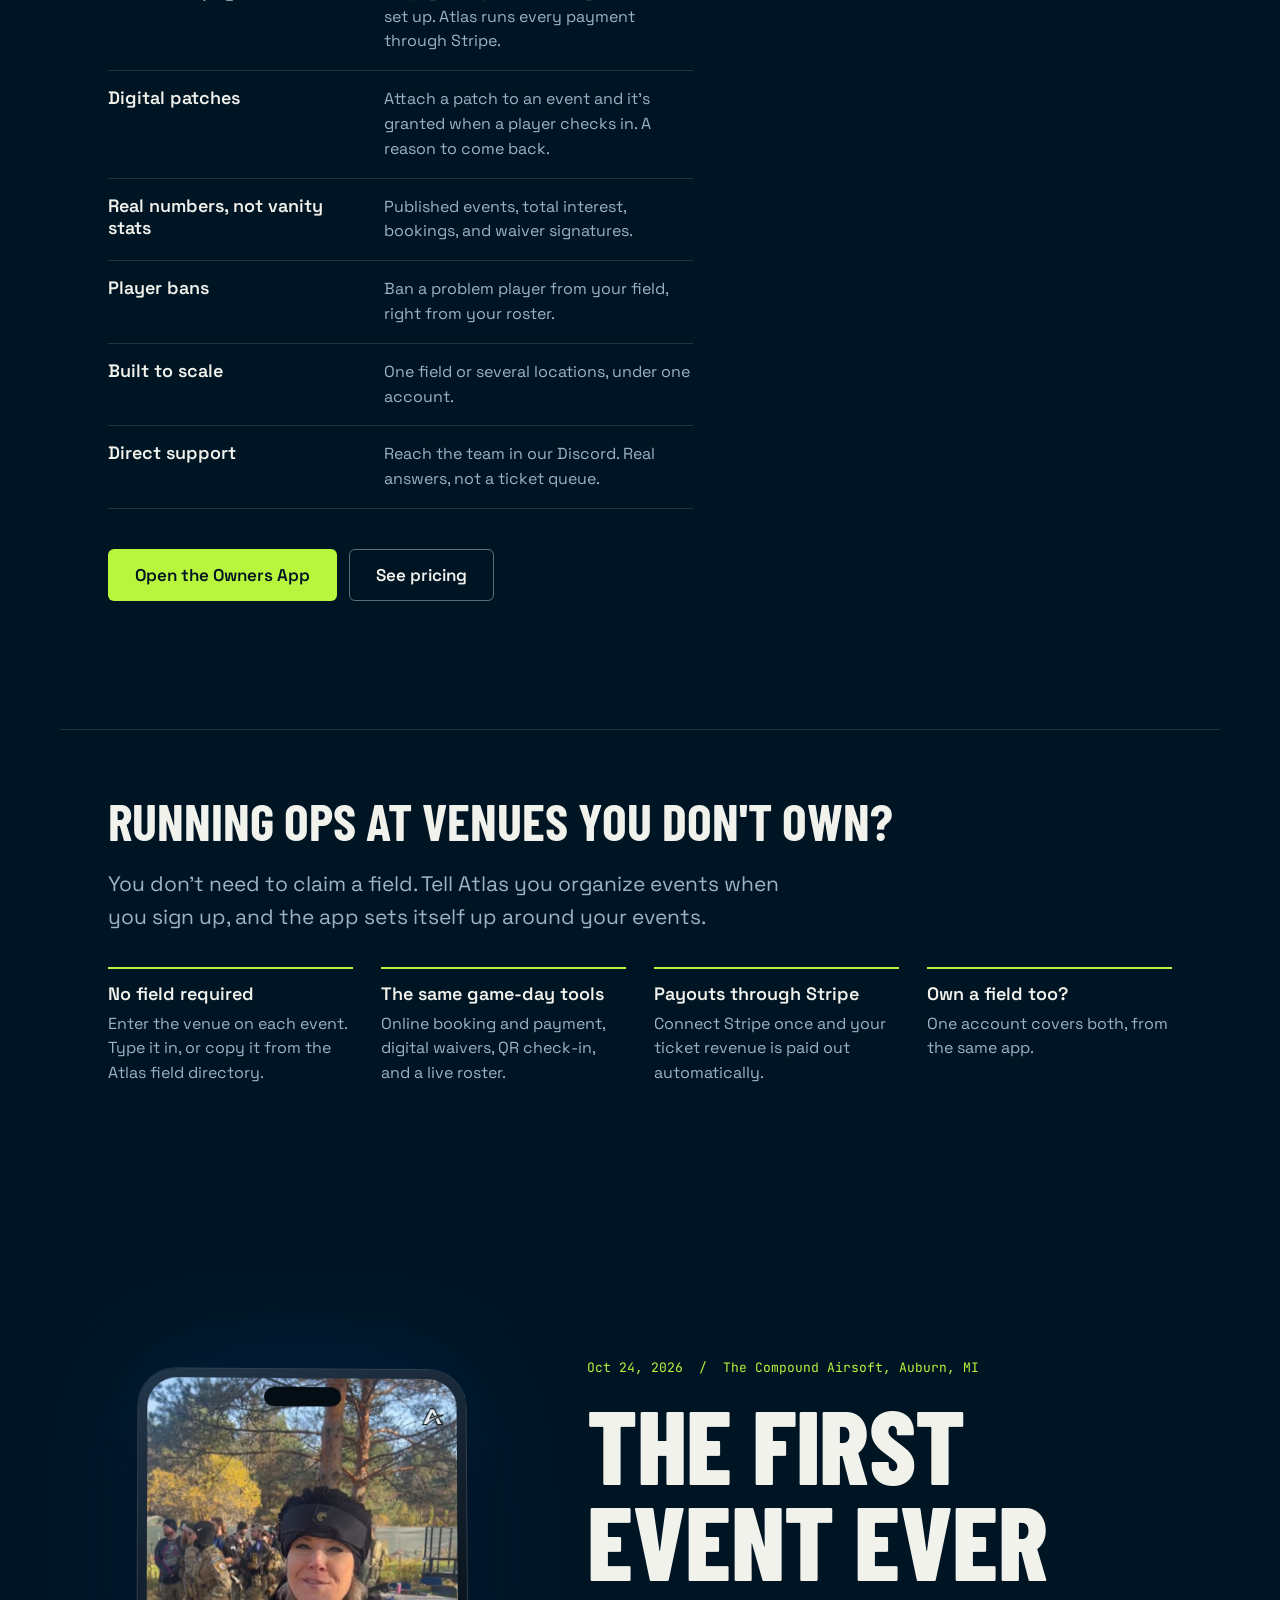
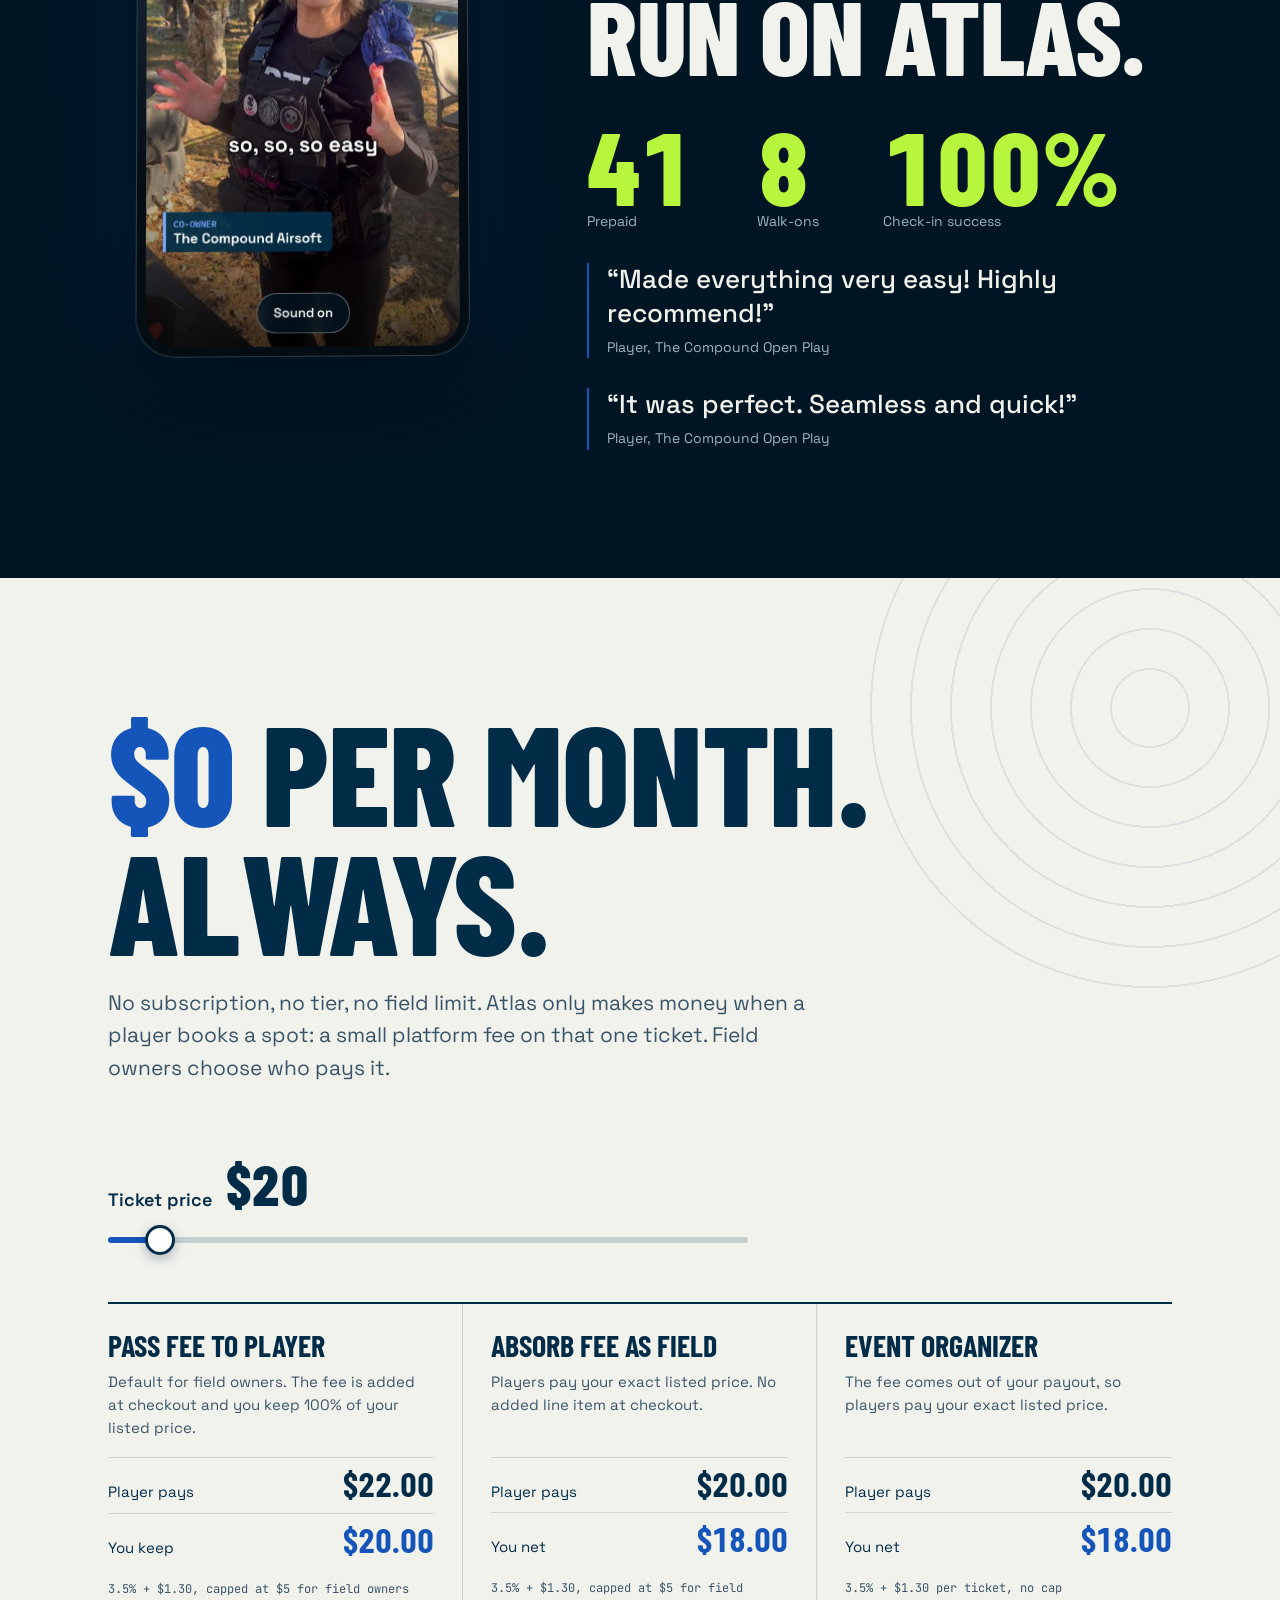
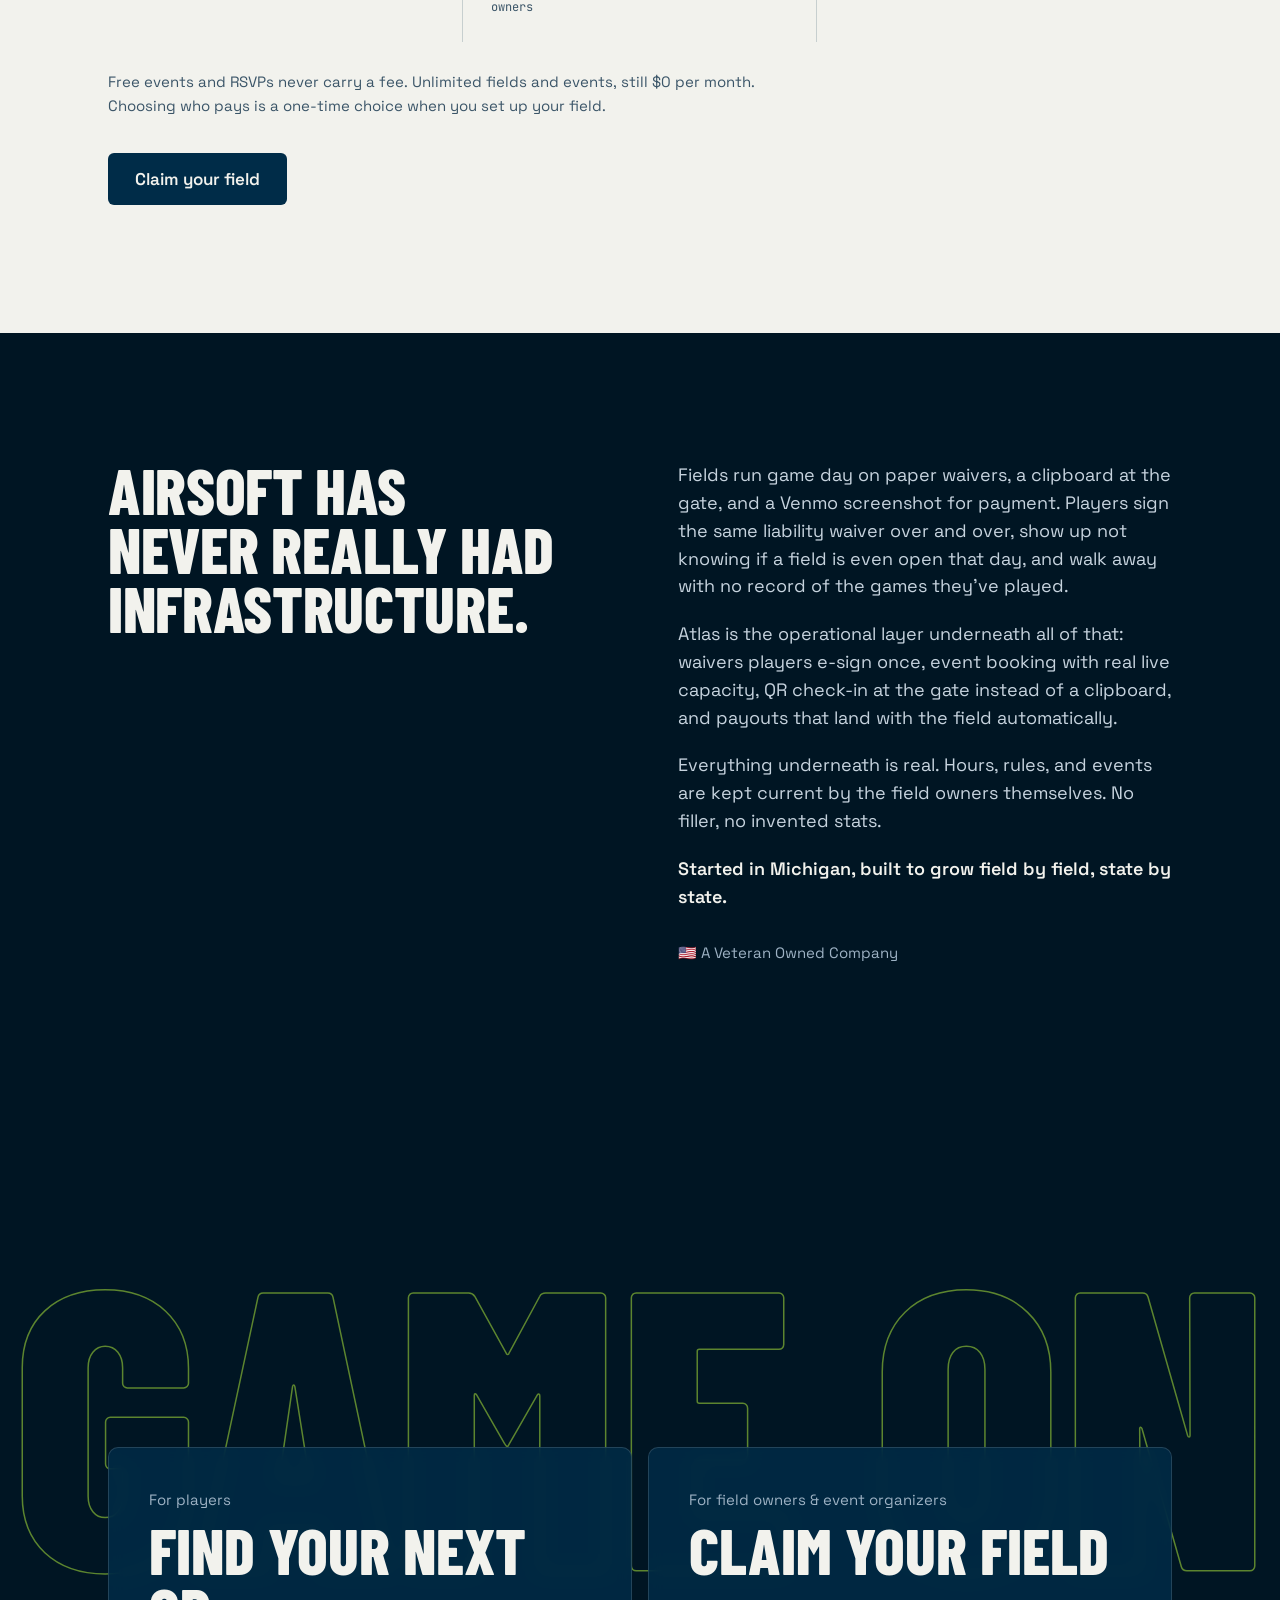
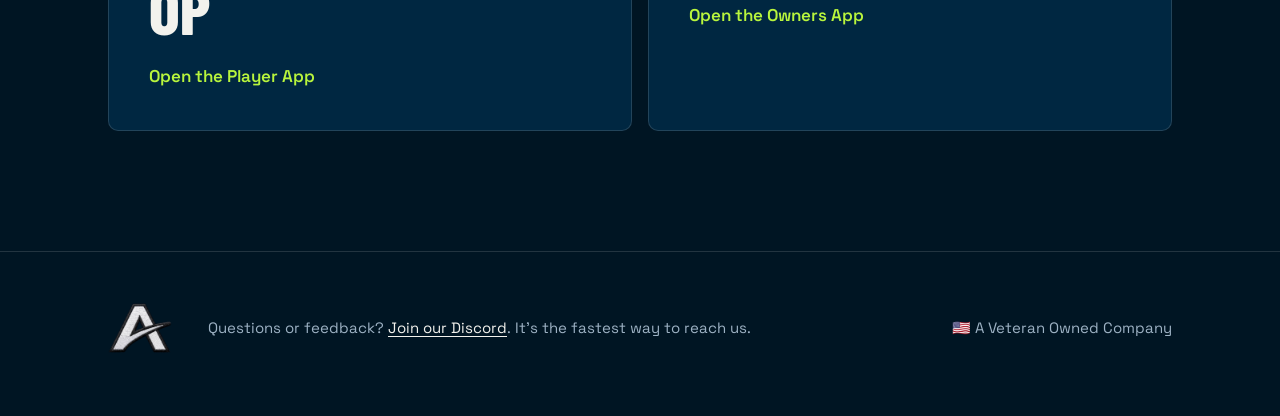
==== commit 12d7d75f: "Add files via upload" ====
--- a/about.html
+++ b/about.html
@@ -1,61 +1,12 @@
-<!doctype html>
+<!DOCTYPE html>
 <html lang="en">
-  <head>
-    <meta charset="UTF-8" />
-    <meta name="viewport" content="width=device-width, initial-scale=1.0" />
-    <meta name="theme-color" content="#F2F2ED" />
-    <title>About Atlas — Real Infrastructure for Airsoft Fields and Players</title>
-    <meta name="description" content="Atlas is the operational platform behind airsoft game day — waivers, booking, check-in, and payouts — built by players, for players, field owners and event organizers. Starting in Michigan, growing field by field." />
-    <link rel="canonical" href="https://airsoftatlas.app/about.html" />
-    <meta property="og:type" content="website" />
-    <meta property="og:title" content="About Atlas — Real Infrastructure for Airsoft Fields and Players" />
-    <meta property="og:description" content="Waivers, booking, check-in, and payouts — the operational platform behind airsoft game day, built by players." />
-    <meta property="og:url" content="https://airsoftatlas.app/about.html" />
-    <meta property="og:image" content="https://airsoftatlas.app/logo.jpg" />
-    <meta name="twitter:card" content="summary" />
-    <meta name="twitter:title" content="About Atlas — Real Infrastructure for Airsoft Fields and Players" />
-    <meta name="twitter:image" content="https://airsoftatlas.app/logo.jpg" />
-    <link rel="icon" type="image/jpeg" href="logo.jpg" />
-    <link rel="stylesheet" href="styles.css?v=2" />
-  </head>
-  <body>
-    <nav class="nav">
-      <a class="nav-brand" href="index.html">
-        <img src="logo.jpg" alt="Atlas" />
-        <span>Atlas</span>
-      </a>
-      <button class="nav-toggle" aria-label="Menu">
-        <svg width="22" height="22" viewBox="0 0 22 22" fill="none">
-          <path d="M3 6h16M3 11h16M3 16h16" stroke="#002C48" stroke-width="1.8" stroke-linecap="round"/>
-        </svg>
-      </button>
-      <div class="nav-links">
-        <a href="index.html">Home</a>
-        <a href="players.html">Players</a>
-        <a href="owners.html">Field Owners &amp; Event Organizers</a>
-        <a href="pricing.html">Pricing</a>
-        <a href="about.html" class="active">About</a>
-      </div>
-    </nav>
-
-    <div class="wrap center">
-      <h1>About Atlas</h1>
-    </div>
-
-    <div class="wrap">
-      <p>Airsoft has never really had infrastructure. Fields run game day on paper waivers, a clipboard at the gate, and a Venmo screenshot for payment. Players sign the same liability waiver over and over, show up not knowing if a field is even open that day, and walk away with no record of the games they've played.</p>
-      <p>Atlas is the operational layer underneath all of that — waivers players e-sign once, event booking with real live capacity, QR check-in at the gate instead of a clipboard, and payouts that land with the field automatically. Helping players find a field and an event is part of it, but it's the starting point, not the whole platform.</p>
-      <p>Everything underneath is real — hours, rules, and events kept current by the field owners themselves. No filler, no invented stats.</p>
-      <p>Started in Michigan, built to grow field by field, state by state.</p>
-
-      <h2>Get in touch</h2>
-      <p>Questions, feedback, or just want to talk shop? <a href="https://discord.gg/hR8EntGsq">Join our Discord</a> — it's the fastest way to reach us.</p>
-
-      <footer>
-        <p>🇺🇸 A Veteran Owned Company</p>
-        <p><a href="https://discord.gg/hR8EntGsq">Join our Discord</a></p>
-      </footer>
-    </div>
-      <script src="nav.js"></script>
-  </body>
+<head>
+  <meta charset="UTF-8" />
+  <title>Atlas</title>
+  <link rel="canonical" href="https://airsoftatlas.app/#about" />
+  <meta name="robots" content="noindex" />
+  <script>location.replace("index.html#" + (location.hash.slice(1) || "about"));</script>
+  <meta http-equiv="refresh" content="0; url=index.html#about" />
+</head>
+<body><a href="index.html#about">Continue to Atlas</a></body>
 </html>
